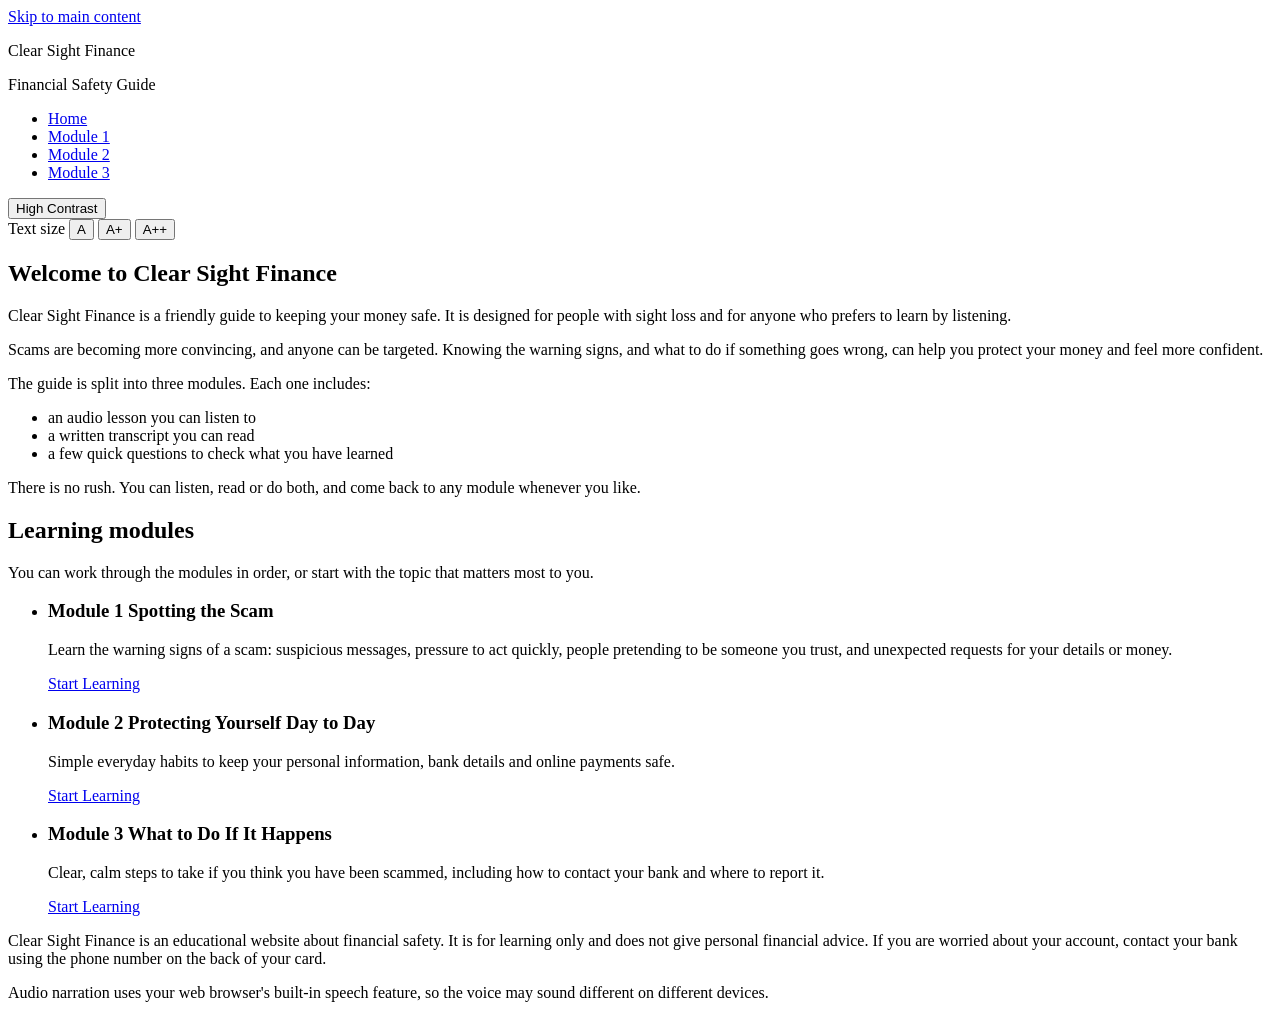
==== index.html @ 0da29488 "Add initial HTML structure and content for Clear Sight Finance website" ====
<!DOCTYPE html>
<html lang="en">
<head>
  <meta charset="UTF-8">
  <meta name="viewport" content="width=device-width, initial-scale=1">
  <meta name="description" content="Clear Sight Finance is an accessible, audio-friendly guide to spotting scams, protecting your money and knowing what to do if something goes wrong.">
  <title>Clear Sight Finance – Financial Safety Guide</title>

  <!-- Stylesheets: base layout first, then colour themes -->
  <link rel="stylesheet" href="css/base.css">
  <link rel="stylesheet" href="css/themes.css">
</head>
<body>

  <!-- Lets keyboard and screen reader users jump past the header and toolbar -->
  <a href="#main-content" class="skip-link">Skip to main content</a>

  <!-- ========== Header and navigation ========== -->
  <header class="site-header">
    <div class="site-branding">
      <p class="site-title">Clear Sight Finance</p>
      <p class="site-tagline">Financial Safety Guide</p>
    </div>

    <nav class="main-nav" aria-label="Main">
      <ul class="nav-list">
        <li><a href="index.html" class="nav-link active" aria-current="page">Home</a></li>
        <li><a href="module.html?m=1" class="nav-link" aria-label="Module 1: Spotting the Scam">Module 1</a></li>
        <li><a href="module.html?m=2" class="nav-link" aria-label="Module 2: Protecting Yourself Day to Day">Module 2</a></li>
        <li><a href="module.html?m=3" class="nav-link" aria-label="Module 3: What to Do If It Happens">Module 3</a></li>
      </ul>
    </nav>
  </header>

  <!-- ========== Accessibility toolbar ========== -->
  <section class="accessibility-toolbar" aria-label="Accessibility settings">
    <div class="toolbar-group">
      <button type="button" id="contrast-toggle" class="toolbar-button" aria-pressed="false">High Contrast</button>
    </div>

    <div class="toolbar-group" role="group" aria-labelledby="text-size-label">
      <span id="text-size-label" class="toolbar-label">Text size</span>
      <button type="button" class="toolbar-button text-size-button active" data-size="normal" aria-label="Normal text size" aria-pressed="true">A</button>
      <button type="button" class="toolbar-button text-size-button" data-size="large" aria-label="Large text size" aria-pressed="false">A+</button>
      <button type="button" class="toolbar-button text-size-button" data-size="extra-large" aria-label="Extra-large text size" aria-pressed="false">A++</button>
    </div>
  </section>

  <!-- ========== Main content ========== -->
  <main id="main-content">

    <!-- Welcome -->
    <section class="welcome" aria-labelledby="welcome-heading">
      <h1 id="welcome-heading">Welcome to Clear Sight Finance</h1>
      <p class="welcome-intro">Clear Sight Finance is a friendly guide to keeping your money safe. It is designed for people with sight loss and for anyone who prefers to learn by listening.</p>
      <p>Scams are becoming more convincing, and anyone can be targeted. Knowing the warning signs, and what to do if something goes wrong, can help you protect your money and feel more confident.</p>
      <p>The guide is split into three modules. Each one includes:</p>
      <ul class="welcome-list">
        <li>an audio lesson you can listen to</li>
        <li>a written transcript you can read</li>
        <li>a few quick questions to check what you have learned</li>
      </ul>
      <p>There is no rush. You can listen, read or do both, and come back to any module whenever you like.</p>
    </section>

    <!-- Learning modules -->
    <section class="modules" aria-labelledby="modules-heading">
      <h2 id="modules-heading">Learning modules</h2>
      <p>You can work through the modules in order, or start with the topic that matters most to you.</p>

      <ul class="module-list">
        <li>
          <article class="module-card">
            <h3 class="module-heading">
              <span class="module-number">Module 1</span>
              <span class="module-title">Spotting the Scam</span>
            </h3>
            <p class="module-description">Learn the warning signs of a scam: suspicious messages, pressure to act quickly, people pretending to be someone you trust, and unexpected requests for your details or money.</p>
            <a href="module.html?m=1" class="module-link" aria-label="Start learning Module 1: Spotting the Scam">Start Learning</a>
          </article>
        </li>

        <li>
          <article class="module-card">
            <h3 class="module-heading">
              <span class="module-number">Module 2</span>
              <span class="module-title">Protecting Yourself Day to Day</span>
            </h3>
            <p class="module-description">Simple everyday habits to keep your personal information, bank details and online payments safe.</p>
            <a href="module.html?m=2" class="module-link" aria-label="Start learning Module 2: Protecting Yourself Day to Day">Start Learning</a>
          </article>
        </li>

        <li>
          <article class="module-card">
            <h3 class="module-heading">
              <span class="module-number">Module 3</span>
              <span class="module-title">What to Do If It Happens</span>
            </h3>
            <p class="module-description">Clear, calm steps to take if you think you have been scammed, including how to contact your bank and where to report it.</p>
            <a href="module.html?m=3" class="module-link" aria-label="Start learning Module 3: What to Do If It Happens">Start Learning</a>
          </article>
        </li>
      </ul>
    </section>

  </main>

  <!-- ========== Footer ========== -->
  <footer class="site-footer">
    <p>Clear Sight Finance is an educational website about financial safety. It is for learning only and does not give personal financial advice. If you are worried about your account, contact your bank using the phone number on the back of your card.</p>
    <p>Audio narration uses your web browser's built-in speech feature, so the voice may sound different on different devices.</p>
  </footer>

  <!-- Scripts: settings first (contrast and text size), then the main app -->
  <script src="js/settings.js" defer></script>
  <script src="js/app.js" defer></script>
</body>
</html>
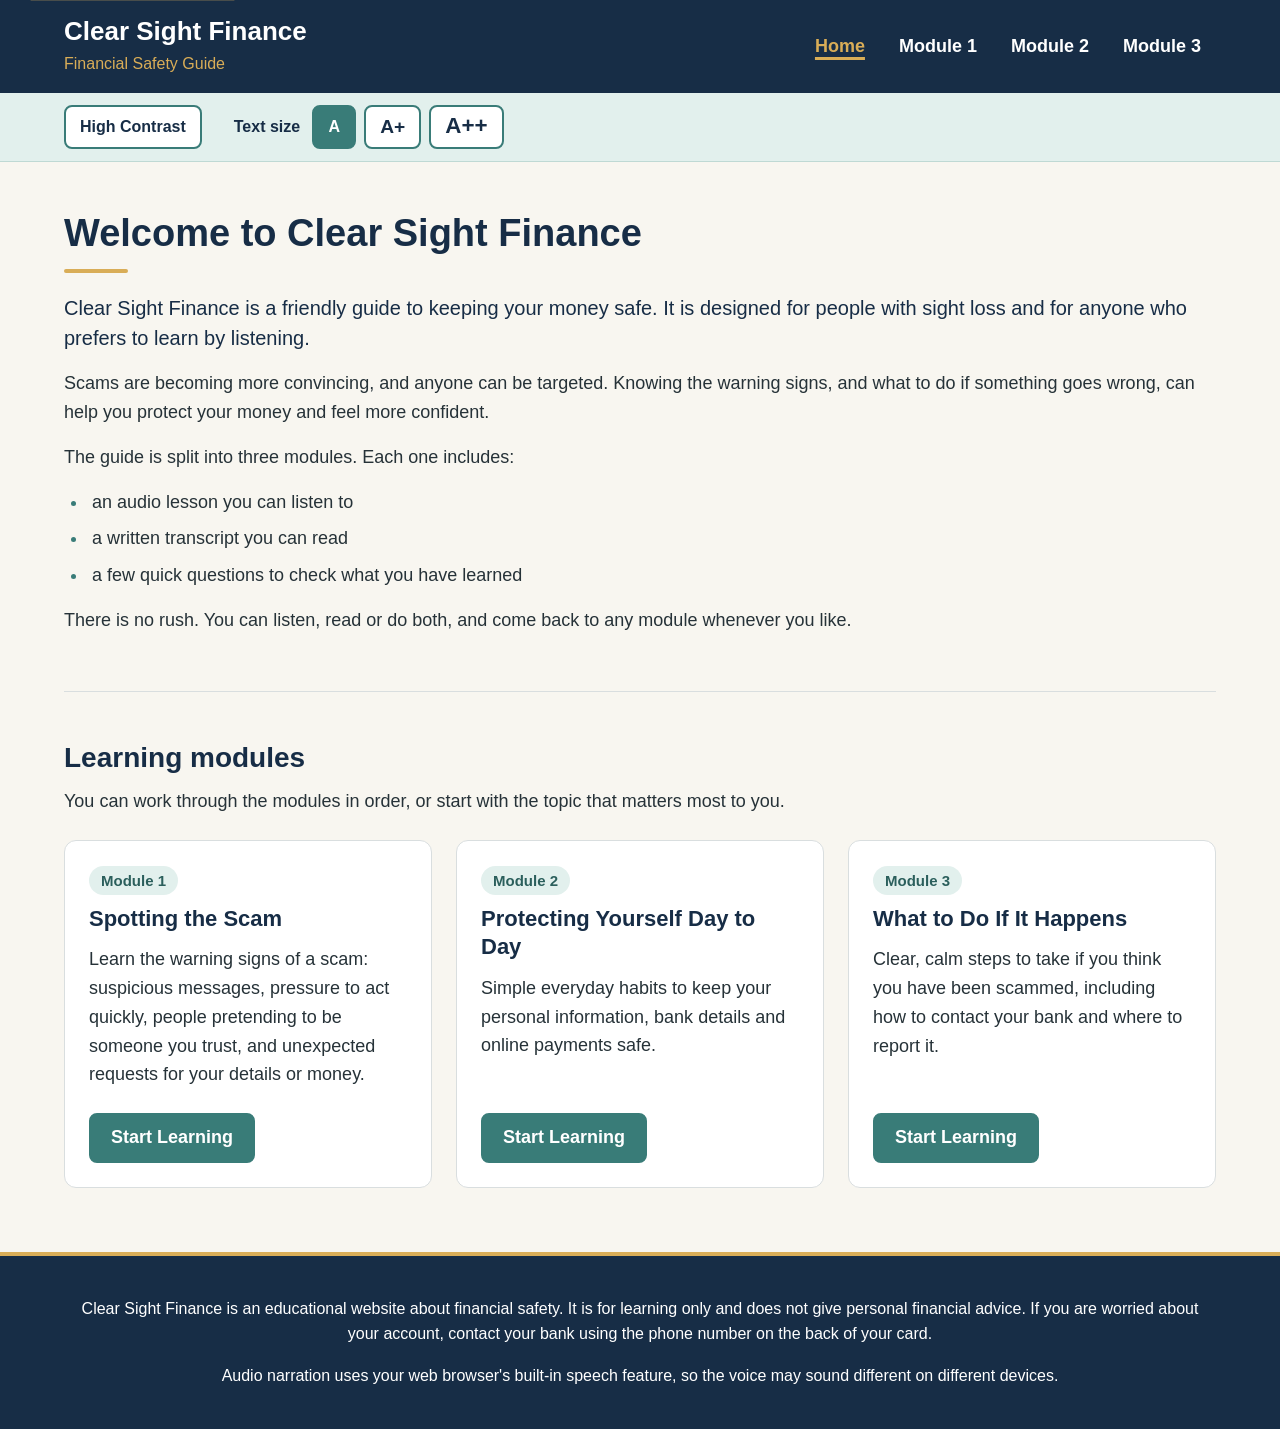
==== commit 2ccdf7f9: "Add keyboard help dialog and button for improved accessibility" ====
--- a/index.html
+++ b/index.html
@@ -44,10 +44,16 @@
       <button type="button" class="toolbar-button text-size-button" data-size="large" aria-label="Large text size" aria-pressed="false">A+</button>
       <button type="button" class="toolbar-button text-size-button" data-size="extra-large" aria-label="Extra-large text size" aria-pressed="false">A++</button>
     </div>
+
+    <!-- Hidden until keyboard.js has set up the dialog, so the button never appears without working -->
+    <div class="toolbar-group" hidden>
+      <button type="button" id="keyboard-help-button" class="toolbar-button" aria-haspopup="dialog" aria-controls="keyboard-help-dialog">Keyboard Help</button>
+    </div>
   </section>
 
   <!-- ========== Main content ========== -->
-  <main id="main-content">
+  <!-- tabindex="-1" lets the skip link move keyboard focus here -->
+  <main id="main-content" tabindex="-1">
 
     <!-- Welcome -->
     <section class="welcome" aria-labelledby="welcome-heading">
@@ -112,8 +118,53 @@
     <p>Audio narration uses your web browser's built-in speech feature, so the voice may sound different on different devices.</p>
   </footer>
 
-  <!-- Scripts: settings first (contrast and text size), then the main app -->
+  <!-- ========== Keyboard Help dialog (opened by keyboard.js) ==========
+       A native <dialog>: when opened with showModal() the browser keeps
+       keyboard focus inside it and closes it when Escape is pressed. -->
+  <dialog id="keyboard-help-dialog" class="keyboard-dialog" aria-labelledby="keyboard-help-title">
+    <!-- tabindex="-1" lets keyboard.js put focus here when the dialog opens,
+         so screen readers start reading from the top -->
+    <h2 id="keyboard-help-title" class="keyboard-dialog-title" tabindex="-1">Keyboard navigation</h2>
+    <p>You can use your keyboard to navigate this website without a mouse.</p>
+
+    <!-- Each row: the key (dt) and what it does (dd) -->
+    <dl class="keyboard-list">
+      <div class="keyboard-row">
+        <dt class="keyboard-key"><kbd>Tab</kbd></dt>
+        <dd class="keyboard-action">Move to the next interactive element</dd>
+      </div>
+      <div class="keyboard-row">
+        <dt class="keyboard-key"><kbd>Shift</kbd> + <kbd>Tab</kbd></dt>
+        <dd class="keyboard-action">Move to the previous interactive element</dd>
+      </div>
+      <div class="keyboard-row">
+        <dt class="keyboard-key"><kbd>Enter</kbd></dt>
+        <dd class="keyboard-action">Open a focused link or activate a button</dd>
+      </div>
+      <div class="keyboard-row">
+        <dt class="keyboard-key"><kbd>Space</kbd></dt>
+        <dd class="keyboard-action">Activate a focused button or select a quiz answer</dd>
+      </div>
+      <div class="keyboard-row">
+        <dt class="keyboard-key"><kbd>Arrow keys</kbd></dt>
+        <dd class="keyboard-action">Move between quiz answer options</dd>
+      </div>
+      <div class="keyboard-row">
+        <dt class="keyboard-key"><kbd>Escape</kbd></dt>
+        <dd class="keyboard-action">Close the Keyboard Help dialog</dd>
+      </div>
+    </dl>
+
+    <p class="keyboard-note">Some keyboard controls may depend on your browser settings.</p>
+
+    <div class="dialog-actions">
+      <button type="button" id="keyboard-help-close" class="dialog-button">Close</button>
+    </div>
+  </dialog>
+
+  <!-- Scripts: settings first (contrast and text size), then the main app, then Keyboard Help and the skip link -->
   <script src="js/settings.js" defer></script>
   <script src="js/app.js" defer></script>
+  <script src="js/keyboard.js" defer></script>
 </body>
 </html>
--- a/css/base.css
+++ b/css/base.css
@@ -0,0 +1,1129 @@
+/* ==========================================================================
+   Clear Sight Finance – base.css
+   Main layout and styling for the website.
+
+   Contents:
+     1. Colour and layout variables
+     2. Global styles
+     3. Shared page width
+     4. Skip link
+     5. Keyboard focus
+     6. Header and navigation
+     7. Accessibility toolbar
+     8. Welcome section
+     9. Learning modules
+    10. Footer
+    11. Module page: layout and introduction
+    12. Module page: buttons
+    13. Audio player
+    14. Lesson content, safety tips and sentence highlighting
+    15. Quiz
+    16. Module navigation
+    17. Responsive layout (media queries)
+
+   The styles are "mobile-first": the main rules are written for small
+   screens, and the media queries at the bottom adjust the layout as the
+   screen gets wider.
+   ========================================================================== */
+
+
+/* 1. Colour and layout variables
+   --------------------------------------------------------------------------
+   Each colour gets a name here, so it only needs changing in one place.
+   themes.css can later replace these values for the high-contrast theme
+   without rewriting the rules below. */
+
+:root {
+  /* Backgrounds */
+  --page-bg: #F8F6F0;              /* warm cream */
+  --card-bg: #FFFFFF;              /* white */
+  --header-bg: #172D46;            /* dark navy (header and footer) */
+  --header-hover-bg: #24405F;      /* lighter navy for hover */
+  --header-border: #4B6481;        /* outline around nav links on phones */
+
+  /* Text */
+  --text-color: #263238;           /* dark text for paragraphs */
+  --heading-color: #172D46;        /* dark navy for headings */
+  --header-text: #FFFFFF;          /* white text on navy */
+
+  /* Teal accents */
+  --accent: #397C78;               /* teal: buttons */
+  --accent-dark: #2B5F5C;          /* darker teal: hover and teal text */
+  --accent-light: #E2F0ED;         /* light teal: toolbar background */
+  --accent-light-hover: #CBE3DE;   /* toolbar button hover */
+  --accent-light-border: #BFD9D4;  /* line under the toolbar */
+  --accent-text: #FFFFFF;          /* text on teal buttons */
+
+  /* Other */
+  --highlight: #D9AD57;            /* gold: small highlights */
+  --border-color: #D9DEDF;         /* light grey borders */
+
+  --highlight-light: #FBF1DC;      /* pale gold: "Not quite." quiz feedback */
+
+  /* Disabled buttons and menus (6.2:1 text contrast) */
+  --disabled-bg: #E4E7E8;
+  --disabled-text: #4A5559;
+  --disabled-border: #8C979A;
+
+  /* Sentence being read aloud (player.js adds class "is-current") */
+  --sentence-highlight-bg: #FFF1A6;    /* soft yellow */
+  --sentence-highlight-text: #172D46;  /* navy, 13:1 on the yellow */
+  --sentence-highlight-line: #8A6414;  /* dark gold ring, 4.6:1 or more against
+                                          white, light teal and the yellow */
+  --sentence-highlight-pad: 0.15em;          /* yellow space around the text */
+  --sentence-highlight-line-width: 2px;      /* width of the ring */
+
+  /* Quiz radio buttons: unselected ring (7.4:1 on white) */
+  --radio-border: #2B5F5C;
+
+  /* Keyboard focus outlines */
+  --focus-color: #172D46;          /* navy, on light backgrounds */
+  --focus-color-on-dark: #D9AD57;  /* gold, on the navy header */
+
+  /* Layout */
+  --content-max: 72rem;            /* widest the content column can grow */
+  --gutter: 1rem;                  /* space at the screen edges */
+  --radius: 12px;                  /* card corners */
+  --radius-small: 8px;             /* button corners */
+  --lesson-text-max: 90ch;         /* reading width of lesson paragraphs and tips */
+}
+
+
+/* 2. Global styles
+   -------------------------------------------------------------------------- */
+
+/* Width and height include padding and border, which makes sizing predictable */
+*,
+*::before,
+*::after {
+  box-sizing: border-box;
+}
+
+html {
+  font-size: 100%;   /* respects the text size chosen in the user's browser */
+}
+
+body {
+  display: flex;
+  flex-direction: column;
+  min-height: 100vh;
+  margin: 0;
+  font-family: Arial, Helvetica, sans-serif;
+  font-size: 1.125rem;   /* about 18px, slightly larger for easier reading */
+  line-height: 1.6;
+  color: var(--text-color);
+  background-color: var(--page-bg);
+  overflow-wrap: break-word;   /* stops long words causing sideways scrolling */
+}
+
+h1,
+h2,
+h3 {
+  margin: 0 0 0.75rem;
+  line-height: 1.25;
+  color: var(--heading-color);
+}
+
+h1 {
+  font-size: 1.875rem;
+}
+
+h2 {
+  font-size: 1.5rem;
+}
+
+h3 {
+  font-size: 1.25rem;
+}
+
+p {
+  margin: 0 0 1rem;
+}
+
+a {
+  color: var(--accent-dark);
+  text-underline-offset: 0.15em;
+}
+
+a:hover {
+  text-decoration-thickness: 2px;
+}
+
+/* Buttons don't use the page font by default, so make them match */
+button {
+  font: inherit;
+}
+
+/* Anything with the hidden attribute stays hidden, even if a class below
+   gives it a display value (e.g. the Previous/Next links and Try Again) */
+[hidden] {
+  display: none !important;
+}
+
+main {
+  flex: 1 0 auto;   /* fills any spare height so the footer stays at the bottom */
+  padding-block: 2rem 3rem;
+}
+
+
+/* 3. Shared page width
+   --------------------------------------------------------------------------
+   The header, toolbar and footer have full-width coloured backgrounds, but
+   their content lines up with the main content. This side padding keeps
+   everything inside a centred column no wider than --content-max, and is
+   never smaller than --gutter on narrow screens. */
+
+.site-header,
+.accessibility-toolbar,
+main,
+.site-footer {
+  padding-inline: max(var(--gutter), (100% - var(--content-max)) / 2);
+}
+
+
+/* 4. Skip link
+   --------------------------------------------------------------------------
+   Hidden just above the top of the screen until it receives keyboard
+   focus, then slides into view. Screen readers can always reach it. */
+
+.skip-link {
+  position: absolute;
+  top: 0;
+  left: var(--gutter);
+  z-index: 100;
+  padding: 0.75rem 1.25rem;
+  font-weight: 700;
+  color: var(--heading-color);
+  background-color: var(--highlight);
+  border-radius: 0 0 var(--radius-small) var(--radius-small);
+  transform: translateY(-100%);
+}
+
+.skip-link:focus {
+  transform: translateY(0);
+}
+
+
+/* 5. Keyboard focus
+   --------------------------------------------------------------------------
+   :focus-visible shows a thick outline when someone uses the keyboard.
+   The browser's own outline is never removed, so older browsers still
+   show their default. */
+
+a:focus-visible,
+button:focus-visible,
+input:focus-visible,
+select:focus-visible {
+  outline: 3px solid var(--focus-color);
+  outline-offset: 3px;
+}
+
+/* Navy would be invisible on the navy header, so use gold there */
+.site-header a:focus-visible,
+.site-footer a:focus-visible,
+.skip-link:focus-visible {
+  outline-color: var(--focus-color-on-dark);
+}
+
+
+/* 6. Header and navigation
+   -------------------------------------------------------------------------- */
+
+.site-header {
+  display: flex;
+  flex-wrap: wrap;   /* the nav moves below the title when space runs out */
+  align-items: center;
+  justify-content: space-between;
+  gap: 0.75rem 2rem;
+  padding-block: 1rem;
+  color: var(--header-text);
+  background-color: var(--header-bg);
+}
+
+/* Stacks the site title and tagline with a small gap between them */
+.site-branding {
+  display: flex;
+  flex-direction: column;
+  gap: 0.25rem;
+}
+
+.site-title {
+  margin: 0;
+  font-size: 1.5rem;
+  font-weight: 700;
+  line-height: 1.2;
+}
+
+.site-tagline {
+  margin: 0;
+  font-size: 1rem;
+  color: var(--highlight);
+}
+
+.main-nav {
+  width: 100%;   /* full width on phones; changed in the media queries */
+}
+
+.nav-list {
+  display: grid;
+  grid-template-columns: repeat(2, 1fr);   /* 2 x 2 grid on phones */
+  gap: 0.5rem;
+  margin: 0;
+  padding: 0;
+  list-style: none;
+}
+
+.nav-link {
+  display: block;
+  padding: 0.5rem 0.875rem;
+  font-weight: 700;
+  color: var(--header-text);
+  text-align: center;
+  text-decoration: none;
+  border: 1px solid var(--header-border);
+  border-radius: var(--radius-small);
+}
+
+.nav-link:hover {
+  background-color: var(--header-hover-bg);
+  text-decoration: underline;
+  text-decoration-thickness: 2px;
+  text-underline-offset: 0.3em;
+}
+
+/* The current page: gold text with a thick gold underline */
+.nav-link.active,
+.nav-link[aria-current="page"] {
+  color: var(--highlight);
+  text-decoration: underline;
+  text-decoration-color: var(--highlight);
+  text-decoration-thickness: 3px;
+  text-underline-offset: 0.3em;
+}
+
+
+/* 7. Accessibility toolbar
+   --------------------------------------------------------------------------
+   Controls sit on the left, close to where screen magnifier users start
+   reading, and wrap onto a new line on narrow screens. */
+
+.accessibility-toolbar {
+  display: flex;
+  flex-wrap: wrap;
+  align-items: center;
+  gap: 0.75rem 2rem;
+  padding-block: 0.75rem;
+  background-color: var(--accent-light);
+  border-bottom: 1px solid var(--accent-light-border);
+}
+
+.toolbar-group {
+  display: flex;
+  flex-wrap: wrap;
+  align-items: center;
+  gap: 0.5rem;
+}
+
+.toolbar-label {
+  margin-right: 0.25rem;
+  font-size: 1rem;
+  font-weight: 700;
+  color: var(--heading-color);
+}
+
+.toolbar-button {
+  min-width: 2.75rem;    /* at least 44px wide and tall, easy to tap */
+  min-height: 2.75rem;
+  padding: 0.375rem 0.875rem;
+  font-size: 1rem;
+  font-weight: 700;
+  line-height: 1.2;
+  color: var(--heading-color);
+  background-color: var(--card-bg);
+  border: 2px solid var(--accent);
+  border-radius: var(--radius-small);
+  cursor: pointer;
+}
+
+.toolbar-button:hover {
+  background-color: var(--accent-light-hover);
+  border-color: var(--accent-dark);
+}
+
+/* Each "A" is a little bigger than the last, as a visual hint */
+.text-size-button[data-size="large"] {
+  font-size: 1.2rem;
+}
+
+.text-size-button[data-size="extra-large"] {
+  font-size: 1.4rem;
+}
+
+/* Selected button: filled teal with white text.
+   aria-pressed="true" also covers High Contrast once JavaScript turns it on. */
+.toolbar-button[aria-pressed="true"],
+.text-size-button.active {
+  color: var(--accent-text);
+  background-color: var(--accent);
+  border-color: var(--accent);
+}
+
+.toolbar-button[aria-pressed="true"]:hover,
+.text-size-button.active:hover {
+  background-color: var(--accent-dark);
+  border-color: var(--accent-dark);
+}
+
+
+/* 8. Welcome section
+   --------------------------------------------------------------------------
+   The module page's introduction (.module-intro) shares these heading and
+   intro styles, so both pages look like the same website. */
+
+.welcome h1,
+.module-intro h1 {
+  margin-bottom: 1.25rem;
+}
+
+/* Short gold line under the main heading (decoration only) */
+.welcome h1::after,
+.module-intro h1::after {
+  content: "";
+  display: block;
+  width: 4rem;
+  height: 4px;
+  margin-top: 0.75rem;
+  background-color: var(--highlight);
+  border-radius: 2px;
+}
+
+/* Limit line length (about 85 characters) so text uses the space without
+   becoming too long to read comfortably */
+.welcome p,
+.welcome-list {
+  max-width: 100%;
+}
+
+.welcome-intro,
+.module-introduction {
+  font-size: 1.25rem;
+  line-height: 1.5;
+  color: var(--heading-color);
+}
+
+.welcome-list {
+  margin: 0 0 1rem;
+  padding-left: 1.5rem;
+}
+
+.welcome-list li {
+  margin-bottom: 0.5rem;
+  padding-left: 0.25rem;
+}
+
+.welcome-list li::marker {
+  color: var(--accent);
+}
+
+
+/* 9. Learning modules
+   -------------------------------------------------------------------------- */
+
+.modules {
+  margin-top: 3rem;
+  padding-top: 2.5rem;
+  border-top: 1px solid var(--border-color);
+}
+
+.modules > p {
+  max-width: 100%;
+  margin-bottom: 1.5rem;
+}
+
+.module-list {
+  display: grid;
+  grid-template-columns: 1fr;   /* one card per row on smaller screens */
+  gap: 1.5rem;
+  margin: 0;
+  padding: 0;
+  list-style: none;
+}
+
+/* Lets each card stretch to the full height of its row */
+.module-list > li {
+  display: flex;
+}
+
+.module-card {
+  display: flex;
+  flex: 1;
+  flex-direction: column;
+  padding: 1.5rem;
+  background-color: var(--card-bg);
+  border: 1px solid var(--border-color);
+  border-radius: var(--radius);
+}
+
+/* Highlight the whole card while its button has keyboard focus */
+.module-card:focus-within {
+  border-color: var(--accent);
+  box-shadow: 0 0 0 1px var(--accent);
+}
+
+.module-heading {
+  margin-bottom: 0.75rem;
+  font-size: 1.375rem;
+  line-height: 1.3;
+}
+
+/* "Module 1" label: a small light-teal badge
+   (also used above the title on the module page) */
+.module-number,
+.module-intro-number {
+  display: inline-block;
+  margin-bottom: 0.625rem;
+  padding: 0.25rem 0.75rem;
+  font-size: 0.9375rem;
+  font-weight: 700;
+  line-height: 1.4;
+  color: var(--accent-dark);
+  background-color: var(--accent-light);
+  border-radius: 999px;
+}
+
+.module-title {
+  display: block;   /* puts the title on its own line below the badge */
+}
+
+/* Takes up spare space so all three buttons line up at the bottom */
+.module-description {
+  flex-grow: 1;
+  margin-bottom: 1.5rem;
+}
+
+.module-link {
+  align-self: flex-start;
+  padding: 0.75rem 1.25rem;
+  font-weight: 700;
+  line-height: 1.2;
+  color: var(--accent-text);
+  text-decoration: none;
+  background-color: var(--accent);
+  border: 2px solid var(--accent);
+  border-radius: var(--radius-small);
+}
+
+.module-link:hover {
+  color: var(--accent-text);
+  text-decoration: underline;
+  text-underline-offset: 0.2em;
+  background-color: var(--accent-dark);
+  border-color: var(--accent-dark);
+}
+
+
+/* 10. Footer
+   -------------------------------------------------------------------------- */
+
+.site-footer {
+  padding-block: 2rem;
+  font-size: 1rem;
+  text-align: center;
+  color: var(--header-text);
+  background-color: var(--header-bg);
+  border-top: 4px solid var(--highlight);
+}
+
+.site-footer p {
+  max-width: 100%;
+  margin-inline: 0;
+}
+
+.site-footer p:last-child {
+  margin-bottom: 0;
+}
+
+
+/* 11. Module page: layout and introduction
+   --------------------------------------------------------------------------
+   The module page uses the same cream background as the home page. The
+   audio player, lesson sections and quiz questions sit in white cards,
+   like the module cards on the home page. The introduction reuses the
+   home page's badge, gold title line and intro text (sections 8 and 9). */
+
+/* Space between the main sections of the page */
+.module-section + .module-section {
+  margin-top: 3rem;
+}
+
+.module-section h2 {
+  margin-bottom: 0.5rem;
+}
+
+/* Short explanation under a section heading */
+.section-intro {
+  margin-bottom: 0;
+}
+
+/* "Loading module…" and the error box (shown by app.js) */
+.module-message {
+  margin: 0 0 2rem;
+}
+
+.module-error {
+  padding: 1rem 1.25rem;
+  background-color: var(--card-bg);
+  border: 1px solid var(--border-color);
+  border-left: 4px solid var(--highlight);
+  border-radius: var(--radius-small);
+}
+
+.module-error p {
+  margin-bottom: 0.5rem;
+  font-weight: 700;
+  color: var(--heading-color);
+}
+
+
+/* 12. Module page: buttons
+   --------------------------------------------------------------------------
+   Play, Pause, Resume, Stop, Check Answers and Try Again all share one
+   teal button style, matching "Start Learning" on the home page. */
+
+.audio-button,
+.quiz-button {
+  display: inline-flex;
+  align-items: center;
+  justify-content: center;
+  min-height: 2.75rem;   /* at least 44px tall, easy to tap */
+  padding: 0.75rem 1.5rem;
+  font-size: 1rem;
+  font-weight: 700;
+  line-height: 1.2;
+  color: var(--accent-text);
+  background-color: var(--accent);
+  border: 2px solid var(--accent);
+  border-radius: var(--radius-small);
+  cursor: pointer;
+}
+
+.audio-button:hover:not(:disabled),
+.quiz-button:hover:not(:disabled) {
+  text-decoration: underline;
+  text-underline-offset: 0.2em;
+  background-color: var(--accent-dark);
+  border-color: var(--accent-dark);
+}
+
+/* Disabled: grey with a dashed border, so it differs from an active button
+   by more than colour, while the text stays readable */
+.audio-button:disabled,
+.quiz-button:disabled {
+  color: var(--disabled-text);
+  background-color: var(--disabled-bg);
+  border-color: var(--disabled-border);
+  border-style: dashed;
+  cursor: not-allowed;
+}
+
+
+/* 13. Audio player
+   -------------------------------------------------------------------------- */
+
+.audio-player {
+  padding: 1.25rem;
+  background-color: var(--card-bg);
+  border: 1px solid var(--border-color);
+  border-radius: var(--radius);
+}
+
+/* Play / Pause / Resume / Stop: wrap onto new lines on narrow screens */
+.audio-controls {
+  display: flex;
+  flex-wrap: wrap;
+  gap: 0.75rem;
+  margin-top: 1.25rem;
+}
+
+.audio-speed-control {
+  display: flex;
+  flex-wrap: wrap;
+  align-items: center;
+  gap: 0.5rem 0.75rem;
+  margin-top: 1.25rem;
+}
+
+.audio-speed-control label {
+  font-weight: 700;
+  color: var(--heading-color);
+}
+
+/* Speed menu: the same height, text size and corners as the audio buttons.
+   "appearance: none" lets Safari use these styles instead of its own grey
+   menu. The down arrow is drawn with two small gradients in the text
+   colour (currentColor), so it turns yellow in high contrast and grey
+   when disabled. */
+.audio-speed-select {
+  -webkit-appearance: none;
+  appearance: none;
+  max-width: 100%;   /* never wider than the player on small screens */
+  min-height: 2.75rem;
+  padding: 0.75rem 2.75rem 0.75rem 1rem;   /* extra room on the right for the arrow */
+  font: inherit;
+  font-size: 1rem;
+  font-weight: 700;
+  line-height: 1.2;
+  color: var(--heading-color);
+  background-color: var(--card-bg);
+  background-image:
+    linear-gradient(45deg, transparent 50%, currentColor 50%),
+    linear-gradient(135deg, currentColor 50%, transparent 50%);
+  background-position:
+    right 1.375rem center,
+    right 1rem center;
+  background-size: 0.375rem 0.375rem;
+  background-repeat: no-repeat;
+  border: 2px solid var(--accent);
+  border-radius: var(--radius-small);
+  cursor: pointer;
+}
+
+.audio-speed-select:hover:not(:disabled) {
+  border-color: var(--accent-dark);
+}
+
+/* Only disabled when the browser has no speech feature */
+.audio-speed-select:disabled {
+  color: var(--disabled-text);
+  background-color: var(--disabled-bg);
+  border-color: var(--disabled-border);
+  border-style: dashed;
+  cursor: not-allowed;
+}
+
+/* "Playing.", "Paused." etc. (aria-live area) */
+.audio-status {
+  margin: 1.25rem 0 0;
+  padding: 0.625rem 0.875rem;
+  font-weight: 700;
+  color: var(--heading-color);
+  background-color: var(--accent-light);
+  border-radius: var(--radius-small);
+}
+
+
+/* 14. Lesson content, safety tips and sentence highlighting
+   --------------------------------------------------------------------------
+   app.js builds the lesson: one .lesson-section card per topic, with an
+   <h3>, paragraphs and a .safety-tip box. Each heading and sentence has
+   the class "lesson-sentence"; player.js adds "is-current" to the one
+   being read aloud. */
+
+.lesson-content {
+  display: grid;
+  gap: 1.25rem;   /* space between lesson cards */
+  margin-top: 1.25rem;
+}
+
+.lesson-section {
+  min-width: 0;
+  padding: 1.25rem;
+  background-color: var(--card-bg);
+  border: 1px solid var(--border-color);
+  border-radius: var(--radius);
+}
+
+.lesson-section h3 {
+  margin-bottom: 0.75rem;
+  font-size: 1.375rem;
+  line-height: 1.3;
+}
+
+/* Keep lines a comfortable length to read: wide enough to use most of the
+   card, but not stretched across very wide screens */
+.lesson-section p {
+  max-width: var(--lesson-text-max);
+}
+
+.lesson-section > :last-child {
+  margin-bottom: 0;
+}
+
+/* Safety tip: a calm light-teal box with a teal edge and a text label */
+.safety-tip {
+  max-width: var(--lesson-text-max);   /* same reading width as the paragraphs */
+  margin-top: 1.25rem;
+  padding: 1rem 1.25rem;
+  background-color: var(--accent-light);
+  border-left: 4px solid var(--accent);
+  border-radius: var(--radius-small);
+}
+
+.safety-tip-heading {
+  margin: 0 0 0.5rem;
+  font-size: 1rem;
+  line-height: 1.3;
+  color: var(--accent-dark);
+}
+
+.safety-tip-list {
+  margin: 0;
+  padding-left: 1.25rem;
+}
+
+.safety-tip-list li + li {
+  margin-top: 0.5rem;
+}
+
+.safety-tip-list li::marker {
+  color: var(--accent);
+}
+
+/* Headings are only as wide as their text, so a highlighted heading
+   doesn't become a full-width bar. This is set all the time, so nothing
+   moves when the highlight appears. */
+h3.lesson-sentence,
+h4.lesson-sentence {
+  width: fit-content;
+  max-width: 100%;
+}
+
+/* The heading or sentence being read aloud.
+   - Only that one element is highlighted, never the whole paragraph.
+   - box-shadow adds a little padding of yellow and then a thin dark-gold
+     ring around the text, without taking up space, so the text never
+     shifts as the highlight moves.
+   - The ring gives a clear edge even where the soft yellow is close in
+     brightness to its surroundings (e.g. inside a light-teal safety tip),
+     so the highlight doesn't rely on colour alone.
+   - "clone" gives each line of a wrapped sentence its own rounded box.
+   - No animation. */
+.lesson-sentence.is-current {
+  color: var(--sentence-highlight-text);
+  background-color: var(--sentence-highlight-bg);
+  border-radius: 4px;
+  box-shadow:
+    0 0 0 var(--sentence-highlight-pad) var(--sentence-highlight-bg),
+    0 0 0 calc(var(--sentence-highlight-pad) + var(--sentence-highlight-line-width))
+      var(--sentence-highlight-line);
+  -webkit-box-decoration-break: clone;
+  box-decoration-break: clone;
+}
+
+
+/* 15. Quiz
+   --------------------------------------------------------------------------
+   The questions are built by quiz.js. Each one is a <fieldset> card with
+   its radio buttons and, after checking, a feedback box. Works with any
+   number of questions. */
+
+.quiz-questions {
+  display: grid;
+  gap: 1.5rem;   /* space between question cards */
+  margin-top: 1.25rem;
+}
+
+.quiz-question {
+  min-width: 0;   /* fieldsets otherwise refuse to shrink on narrow screens */
+  margin: 0;
+  padding: 1.25rem;
+  background-color: var(--card-bg);
+  border: 1px solid var(--border-color);
+  border-radius: var(--radius);
+}
+
+/* Floating the legend keeps the question inside the card instead of
+   sitting on its top border. It is still the fieldset's label for
+   screen readers. */
+.quiz-question legend {
+  float: left;
+  width: 100%;
+  margin-bottom: 0.75rem;
+  padding: 0;
+  font-size: 1.1875rem;
+  font-weight: 700;
+  line-height: 1.4;
+  color: var(--heading-color);
+}
+
+.quiz-question legend + * {
+  clear: both;
+}
+
+/* Each answer is a full-width row that is easy to click or tap */
+.quiz-option {
+  display: flex;
+  align-items: flex-start;
+  gap: 0.75rem;
+  padding: 0.5rem 0.75rem;
+  border: 2px solid transparent;
+  border-radius: var(--radius-small);
+}
+
+.quiz-option + .quiz-option {
+  margin-top: 0.375rem;
+}
+
+/* Hover only while answers can still be changed */
+.quiz-question:not(:disabled) .quiz-option:hover {
+  background-color: var(--accent-light);
+}
+
+/* The chosen answer gets a teal outline (browsers without :has() simply
+   show the checked radio button) */
+.quiz-option:has(input:checked) {
+  background-color: var(--accent-light);
+  border-color: var(--accent);
+}
+
+/* Radio buttons: still the browser's own radio inputs (keyboard and screen
+   readers work as normal), drawn with CSS so they are easier to see.
+   - Unselected: an empty circle with a dark-teal ring.
+   - Selected: a teal ring with a filled teal dot (the white gap is an
+     inset shadow in the card colour).
+   - The top margin centres the circle on the first line of the label:
+     (1.8rem line - 1.25rem circle) / 2, where the line is the 1.125rem
+     text x 1.6 line height. In rem, so it scales with A+ and A++. */
+.quiz-option input[type="radio"] {
+  -webkit-appearance: none;
+  appearance: none;
+  flex-shrink: 0;
+  width: 1.25rem;
+  height: 1.25rem;
+  margin: 0.275rem 0 0;
+  background-color: var(--card-bg);
+  border: 2px solid var(--radio-border);
+  border-radius: 50%;
+  cursor: pointer;
+}
+
+.quiz-option input[type="radio"]:checked {
+  background-color: var(--accent);
+  border-color: var(--accent);
+  box-shadow: inset 0 0 0 0.1875rem var(--card-bg);
+}
+
+/* After Check Answers the question is locked: keep the chosen answer
+   visible, but stop showing the pointer */
+.quiz-question:disabled .quiz-option input[type="radio"],
+.quiz-question:disabled .quiz-option label {
+  cursor: default;
+}
+
+/* The label fills the row, so clicking anywhere on the text selects it */
+.quiz-option label {
+  flex: 1;
+  cursor: pointer;
+}
+
+/* Feedback under each question; the words "Correct!" / "Not quite."
+   carry the meaning, the coloured edge and background are extra */
+.quiz-question-feedback {
+  margin-top: 1rem;
+  padding: 0.75rem 1rem;
+  background-color: var(--accent-light);
+  border-left: 4px solid var(--accent);
+  border-radius: var(--radius-small);
+}
+
+.quiz-question-feedback.quiz-incorrect {
+  background-color: var(--highlight-light);
+  border-left-color: var(--highlight);
+}
+
+.quiz-question-feedback strong {
+  color: var(--heading-color);
+}
+
+.quiz-question-feedback p {
+  margin-bottom: 0.5rem;
+}
+
+.quiz-question-feedback p:last-child {
+  margin-bottom: 0;
+}
+
+/* Check Answers / Try Again row: 24px below the last question card,
+   left-aligned with the quiz, wrapping on narrow screens */
+.quiz-actions {
+  display: flex;
+  flex-wrap: wrap;
+  justify-content: flex-start;
+  gap: 0.75rem;
+  margin-top: 1.5rem;
+}
+
+/* Overall score message (aria-live area). The space is on the message
+   itself, so the empty area takes up no room. */
+.quiz-feedback p {
+  margin: 1.25rem 0 0;
+  font-weight: 700;
+  color: var(--heading-color);
+}
+
+
+/* 16. Module navigation
+   --------------------------------------------------------------------------
+   Phones: the links stack as full-width buttons in reading order.
+   Wider screens (see section 17): one row, Previous on the left,
+   Back to Home in the centre and Next on the right. */
+
+.module-nav {
+  display: grid;
+  grid-template-columns: 1fr;
+  gap: 0.75rem;
+  margin-top: 3rem;
+  padding-top: 2rem;
+  border-top: 1px solid var(--border-color);
+}
+
+.module-nav-link {
+  display: flex;
+  align-items: center;
+  justify-content: center;
+  min-height: 2.75rem;
+  padding: 0.75rem 1.25rem;
+  font-weight: 700;
+  line-height: 1.2;
+  text-align: center;
+  text-decoration: none;
+  border: 2px solid transparent;
+  border-radius: var(--radius-small);
+}
+
+/* Previous: lighter outlined button */
+.module-nav-previous {
+  color: var(--accent-dark);
+  background-color: var(--card-bg);
+  border-color: var(--accent);
+}
+
+.module-nav-previous:hover {
+  text-decoration: underline;
+  background-color: var(--accent-light-hover);
+  border-color: var(--accent-dark);
+}
+
+/* Next: solid teal button, the main way forward */
+.module-nav-next {
+  color: var(--accent-text);
+  background-color: var(--accent);
+  border-color: var(--accent);
+}
+
+.module-nav-next:hover {
+  color: var(--accent-text);
+  text-decoration: underline;
+  background-color: var(--accent-dark);
+  border-color: var(--accent-dark);
+}
+
+/* Back to Home: a plain underlined link, still a comfortable size to tap */
+.module-nav-home {
+  color: var(--accent-dark);
+  text-decoration: underline;
+  text-underline-offset: 0.2em;
+}
+
+.module-nav-home:hover {
+  text-decoration-thickness: 3px;
+}
+
+
+/* 17. Responsive layout
+   --------------------------------------------------------------------------
+   The rules above are for phones. Each media query below adds changes once
+   the screen is at least a certain width. "em" breakpoints follow the
+   user's browser text size, so the layout adapts if they use larger text. */
+
+/* Large phones and up (about 480px) */
+@media (min-width: 30em) {
+  .main-nav {
+    width: auto;
+  }
+
+  /* Nav links go back into a single row, wrapping if needed */
+  .nav-list {
+    display: flex;
+    flex-wrap: wrap;
+    gap: 0.25rem;
+  }
+
+  .nav-link {
+    border-color: transparent;
+  }
+}
+
+/* Module navigation in one row (about 640px and up).
+   Each link has a fixed column, so Back to Home stays centred even when
+   Previous or Next is hidden (Module 1 and Module 3). */
+@media (min-width: 40em) {
+  .module-nav {
+    grid-template-columns: 1fr auto 1fr;
+    align-items: center;
+    gap: 1rem;
+  }
+
+  .module-nav-previous {
+    grid-column: 1;
+    grid-row: 1;
+    justify-self: start;
+  }
+
+  .module-nav-home {
+    grid-column: 2;
+    grid-row: 1;
+  }
+
+  .module-nav-next {
+    grid-column: 3;
+    grid-row: 1;
+    justify-self: end;
+  }
+}
+
+/* Tablets and up (about 768px) */
+@media (min-width: 48em) {
+  :root {
+    --gutter: 1.5rem;
+  }
+
+  main {
+    padding-block: 3rem 4rem;
+  }
+
+  h1 {
+    font-size: 2.375rem;
+  }
+
+  h2 {
+    font-size: 1.75rem;
+  }
+
+  .site-title {
+    font-size: 1.625rem;
+  }
+
+  .modules {
+    margin-top: 3.5rem;
+    padding-top: 3rem;
+  }
+
+  /* A little more room inside the module page cards */
+  .audio-player,
+  .lesson-section,
+  .quiz-question {
+    padding: 1.5rem;
+  }
+
+  .site-footer {
+    padding-block: 2.5rem;
+  }
+}
+
+/* Laptops and desktops (about 896px): three cards side by side */
+@media (min-width: 56em) {
+  .module-list {
+    grid-template-columns: repeat(3, 1fr);
+  }
+}
--- a/css/themes.css
+++ b/css/themes.css
@@ -0,0 +1,252 @@
+/* ==========================================================================
+   Clear Sight Finance – themes.css
+   Accessibility themes: high contrast and text size.
+
+   Contents:
+     1. High contrast: colour variables
+     2. High contrast: extra rules
+     3. Text size: normal, large and extra-large
+     4. Text size: layout adjustments
+     5. Windows high contrast (forced colours)
+
+   How it works:
+   settings.js (added later) puts classes on the <html> element, e.g.
+
+     <html lang="en" class="high-contrast text-large">
+
+   - "high-contrast" switches the colours.
+   - "text-normal", "text-large" or "text-extra-large" sets the text size.
+
+   The two settings use different classes and change different things
+   (colours vs. size), so any combination works.
+
+   This file loads after base.css, so its rules win when both set the
+   same thing.
+   ========================================================================== */
+
+
+/* 1. High contrast: colour variables
+   --------------------------------------------------------------------------
+   base.css builds every colour from variables such as var(--page-bg).
+   Giving those variables new values here recolours the whole site,
+   including future module pages that use the same variables.
+
+   Contrast against black: yellow 19.6:1, white 21:1. */
+
+html.high-contrast {
+  /* Backgrounds */
+  --page-bg: #000000;
+  --card-bg: #000000;
+  --header-bg: #000000;
+  --header-hover-bg: #333333;      /* dark grey hover behind yellow text */
+  --header-border: #FFFF00;
+
+  /* Text */
+  --text-color: #FFFF00;
+  --heading-color: #FFFF00;
+  --header-text: #FFFF00;
+
+  /* Accents */
+  --accent: #FFFF00;               /* button fill and borders */
+  --accent-dark: #FFFFFF;          /* links and hover fills */
+  --accent-light: #000000;         /* toolbar background */
+  --accent-light-hover: #333333;   /* toolbar button hover */
+  --accent-light-border: #FFFF00;  /* line under the toolbar */
+  --accent-text: #000000;          /* text on yellow or white buttons */
+
+  /* Other */
+  --highlight: #FFFF00;
+  --highlight-light: #000000;      /* "Not quite." feedback background */
+  --border-color: #FFFF00;
+
+  /* Disabled buttons and menus: black with yellow text and a dashed
+     yellow border, clearly different from the solid yellow buttons */
+  --disabled-bg: #000000;
+  --disabled-text: #FFFF00;
+  --disabled-border: #FFFF00;
+
+  /* Sentence being read aloud: black text on yellow, the reverse of the
+     surrounding yellow-on-black text */
+  --sentence-highlight-bg: #FFFF00;
+  --sentence-highlight-text: #000000;
+  --sentence-highlight-line: #000000;
+  /* A slightly wider black gap around the yellow block, so it never
+     touches the yellow letters on the lines above and below or the
+     words beside it */
+  --sentence-highlight-line-width: 3px;
+
+  /* Quiz radio buttons: yellow ring (a yellow dot when selected) */
+  --radio-border: #FFFF00;
+
+  /* Focus outlines are yellow everywhere */
+  --focus-color: #FFFF00;
+  --focus-color-on-dark: #FFFF00;
+
+  /* Dark browser scrollbars and form controls */
+  color-scheme: dark;
+}
+
+
+/* 2. High contrast: extra rules
+   --------------------------------------------------------------------------
+   Changing variables is not enough in a few places, mostly where two
+   things would both turn yellow and look the same. */
+
+/* Separate the header from the toolbar now that both are black */
+html.high-contrast .site-header {
+  border-bottom: 2px solid var(--border-color);
+}
+
+/* Thicker focus outline (links, buttons, radio buttons and the speed menu) */
+html.high-contrast a:focus-visible,
+html.high-contrast button:focus-visible,
+html.high-contrast input:focus-visible,
+html.high-contrast select:focus-visible {
+  outline-width: 4px;
+}
+
+/* Skip link: black text on yellow (base.css would make it yellow on yellow) */
+html.high-contrast .skip-link {
+  color: #FFFFFF;
+}
+
+/* Current page in the menu: black on yellow with an underline,
+   so it stands apart from the other yellow links */
+html.high-contrast .nav-link.active,
+html.high-contrast .nav-link[aria-current="page"] {
+  color: #000000;
+  background-color: #FFFF00;
+  text-decoration-color: #000000;
+}
+
+/* Cards: thicker yellow border (home page and module page) */
+html.high-contrast .module-card,
+html.high-contrast .audio-player,
+html.high-contrast .lesson-section,
+html.high-contrast .quiz-question {
+  border-width: 2px;
+}
+
+/* Boxes inside cards are black on black, so give them a full yellow
+   border as well as their thicker left edge */
+html.high-contrast .safety-tip,
+html.high-contrast .quiz-question-feedback {
+  border: 2px solid var(--border-color);
+  border-left-width: 6px;
+}
+
+html.high-contrast .audio-status {
+  border: 2px solid var(--border-color);
+}
+
+/* Quiz answers: the light-teal hover becomes black, so use dark grey */
+html.high-contrast .quiz-question:not(:disabled) .quiz-option:hover {
+  background-color: #333333;
+}
+
+/* Card containing the focused button: an even thicker border */
+html.high-contrast .module-card:focus-within {
+  box-shadow: 0 0 0 2px var(--border-color);
+}
+
+/* "Module 1" badge: yellow outline instead of a light background */
+html.high-contrast .module-number,
+html.high-contrast .module-intro-number {
+  color: #FFFF00;
+  border: 2px solid #FFFF00;
+}
+
+/* Disabled audio and quiz buttons use the --disabled-… colours above */
+
+/* Summary of the button states in high contrast (all set via variables):
+   - Normal:   black, yellow text, yellow border
+   - Hover:    dark grey, white border
+   - Selected: yellow, black text
+   - Selected and hovered: white, black text
+   - Focus:    4px yellow outline with a black gap
+   Start Learning: yellow with black text, turning white and underlined on hover. */
+
+
+/* 3. Text size
+   --------------------------------------------------------------------------
+   Sizes in base.css use "rem", which is relative to the <html> font size.
+   Changing the <html> font size therefore scales all text, spacing and
+   buttons together, without zoom or transforms.
+
+   Percentages build on the user's browser setting rather than replacing it. */
+
+html.text-normal {
+  font-size: 100%;
+}
+
+html.text-large {
+  font-size: 125%;
+}
+
+html.text-extra-large {
+  font-size: 150%;
+}
+
+
+/* 4. Text size: layout adjustments
+   --------------------------------------------------------------------------
+   The media queries in base.css respond to the screen width, not the
+   chosen text size. With bigger text, three cards side by side would get
+   too narrow, so they stay stacked until the screen is wider. */
+
+html.text-large .module-list,
+html.text-extra-large .module-list {
+  grid-template-columns: 1fr;
+}
+
+/* Large text: three cards from about 1120px wide */
+@media (min-width: 70em) {
+  html.text-large .module-list {
+    grid-template-columns: repeat(3, 1fr);
+  }
+}
+
+/* Extra-large text: three cards from about 1344px wide */
+@media (min-width: 84em) {
+  html.text-extra-large .module-list {
+    grid-template-columns: repeat(3, 1fr);
+  }
+}
+
+/* Extra-large text on small phones: one menu link per row,
+   so words like "Module 1" are not squeezed */
+@media (max-width: 29.99em) {
+  html.text-extra-large .nav-list {
+    grid-template-columns: 1fr;
+  }
+}
+
+
+/* 5. Windows high contrast (forced colours)
+   --------------------------------------------------------------------------
+   Some people use the operating system's own high-contrast colours
+   (e.g. Windows "Contrast themes"). The browser then replaces page colours
+   and removes shadows and background images. This would hide the CSS-drawn
+   radio dot, the speed-menu arrow and the read-aloud highlight, so:
+   - radio buttons and the speed menu go back to the browser's own look;
+   - the highlight uses the system's own highlight colours. */
+
+@media (forced-colors: active) {
+  .quiz-option input[type="radio"],
+  .audio-speed-select {
+    -webkit-appearance: auto;
+    appearance: auto;
+  }
+
+  .audio-speed-select {
+    padding-right: 1rem;
+    background-image: none;
+  }
+
+  .lesson-sentence.is-current {
+    forced-color-adjust: none;
+    color: HighlightText;
+    background-color: Highlight;
+    box-shadow: 0 0 0 var(--sentence-highlight-pad) Highlight;
+  }
+}
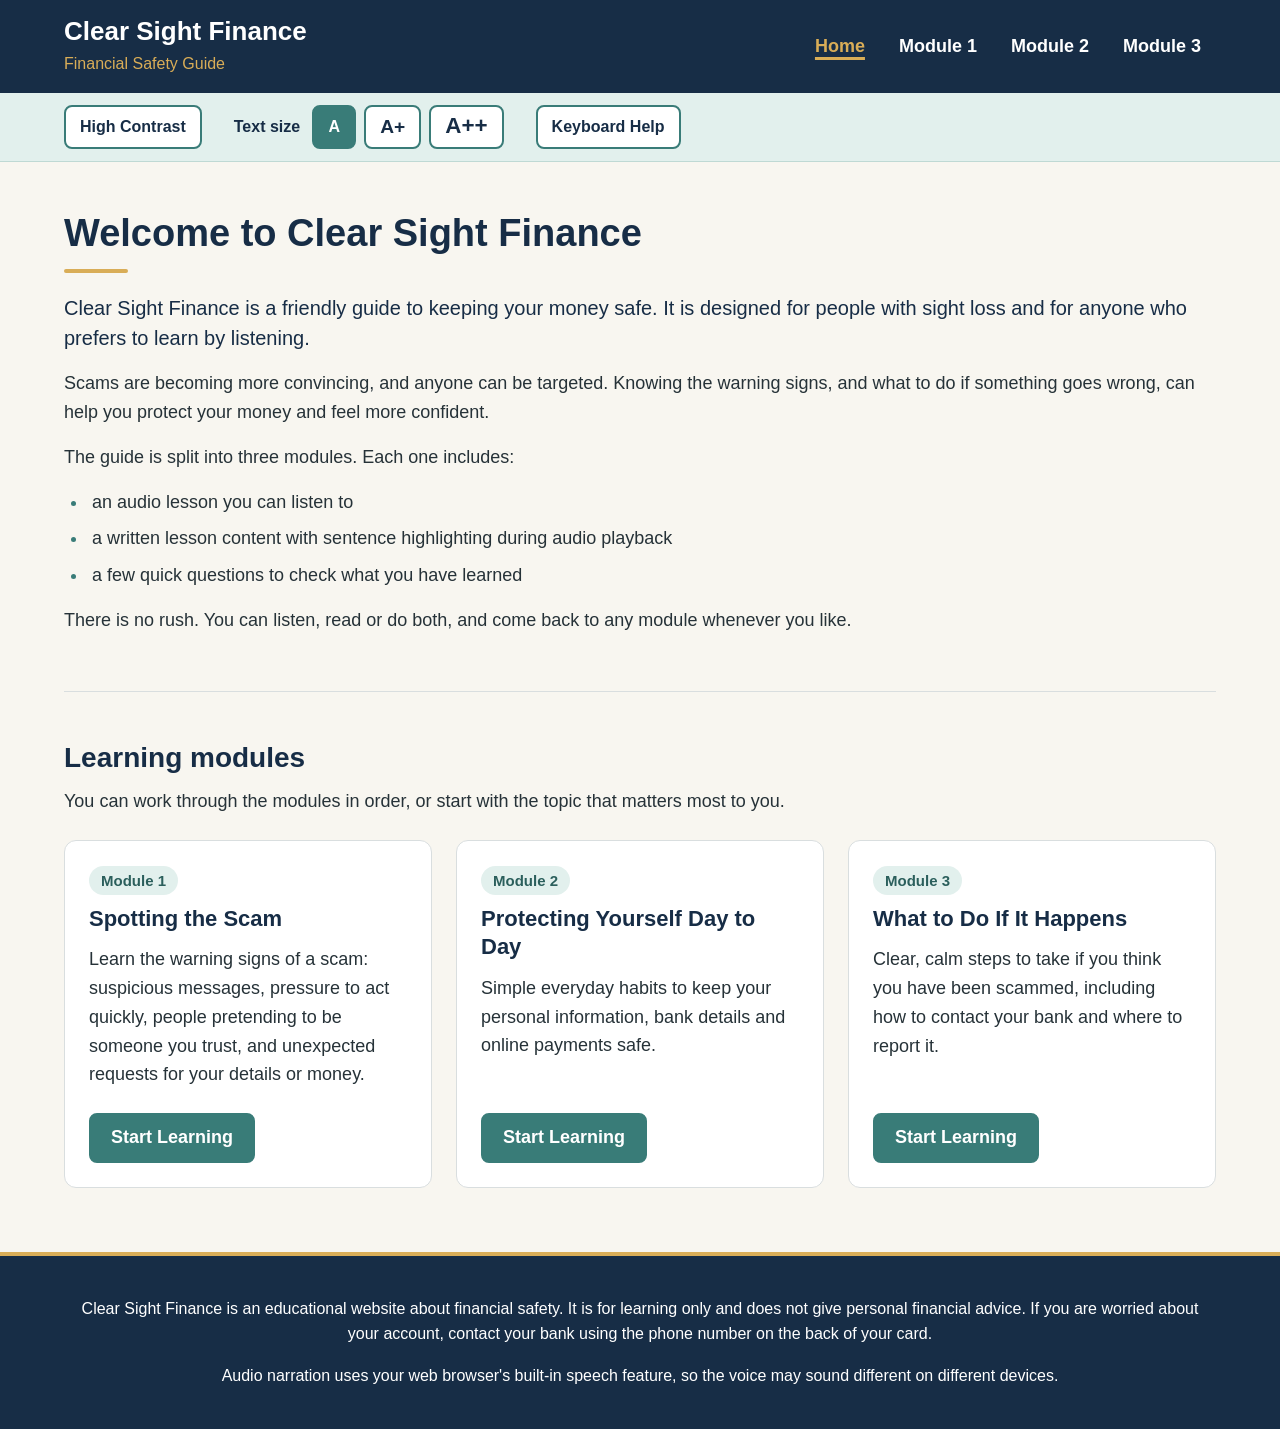
==== commit 7326b341: "Update written lesson content description for clarity during audio playback" ====
--- a/index.html
+++ b/index.html
@@ -63,7 +63,7 @@
       <p>The guide is split into three modules. Each one includes:</p>
       <ul class="welcome-list">
         <li>an audio lesson you can listen to</li>
-        <li>a written transcript you can read</li>
+        <li>a written lesson content with sentence highlighting during audio playback</li>
         <li>a few quick questions to check what you have learned</li>
       </ul>
       <p>There is no rush. You can listen, read or do both, and come back to any module whenever you like.</p>
--- a/css/base.css
+++ b/css/base.css
@@ -20,6 +20,7 @@
     15. Quiz
     16. Module navigation
     17. Responsive layout (media queries)
+    18. Keyboard Help dialog
 
    The styles are "mobile-first": the main rules are written for small
    screens, and the media queries at the bottom adjust the layout as the
@@ -183,24 +184,35 @@
 
 /* 4. Skip link
    --------------------------------------------------------------------------
-   Hidden just above the top of the screen until it receives keyboard
-   focus, then slides into view. Screen readers can always reach it. */
+   The first thing Tab reaches on every page. It is moved just above the
+   top of the screen until it receives keyboard focus, then appears over
+   the header (no animation). Screen readers can always reach it.
+
+   It sits a little below the top edge when shown, so its whole focus
+   outline is visible. The high z-index keeps it above the header. */
 
 .skip-link {
   position: absolute;
-  top: 0;
+  top: 0.5rem;
   left: var(--gutter);
-  z-index: 100;
+  z-index: 1000;
   padding: 0.75rem 1.25rem;
   font-weight: 700;
   color: var(--heading-color);
   background-color: var(--highlight);
-  border-radius: 0 0 var(--radius-small) var(--radius-small);
-  transform: translateY(-100%);
+  border-radius: var(--radius-small);
+  transform: translateY(calc(-100% - 1rem));   /* fully off the top of the screen */
 }
 
 .skip-link:focus {
-  transform: translateY(0);
+  transform: none;
+}
+
+/* <main tabindex="-1"> receives focus from the skip link. It is not a
+   control, so it gets no outline (the same approach as GOV.UK); the next
+   Tab goes to the first link or button inside it. */
+main:focus {
+  outline: none;
 }
 
 
@@ -587,11 +599,13 @@
 
 /* 12. Module page: buttons
    --------------------------------------------------------------------------
-   Play, Pause, Resume, Stop, Check Answers and Try Again all share one
-   teal button style, matching "Start Learning" on the home page. */
+   Play, Pause, Resume, Stop, Check Answers, Try Again and the Close button
+   in the Keyboard Help dialog all share one teal button style, matching
+   "Start Learning" on the home page. */
 
 .audio-button,
-.quiz-button {
+.quiz-button,
+.dialog-button {
   display: inline-flex;
   align-items: center;
   justify-content: center;
@@ -608,7 +622,8 @@
 }
 
 .audio-button:hover:not(:disabled),
-.quiz-button:hover:not(:disabled) {
+.quiz-button:hover:not(:disabled),
+.dialog-button:hover {
   text-decoration: underline;
   text-underline-offset: 0.2em;
   background-color: var(--accent-dark);
@@ -1127,3 +1142,101 @@
     grid-template-columns: repeat(3, 1fr);
   }
 }
+
+
+/* 18. Keyboard Help dialog
+   --------------------------------------------------------------------------
+   A native <dialog> opened by keyboard.js with showModal(). The browser
+   centres it, shows it above everything else, keeps keyboard focus inside
+   it and closes it with Escape. Used on every page.
+
+   Sizes are in rem, so the dialog grows with A+ and A++. It is never wider
+   or taller than the screen (minus a small margin) and scrolls inside
+   itself when the text does not fit. */
+
+.keyboard-dialog {
+  width: min(36rem, 100% - 2rem);
+  max-width: calc(100% - 2rem);
+  max-height: calc(100% - 2rem);
+  margin: auto;
+  padding: 1.25rem;
+  overflow-y: auto;
+  overscroll-behavior: contain;   /* scrolling the dialog doesn't scroll the page */
+  color: var(--text-color);
+  background-color: var(--card-bg);
+  border: 2px solid var(--accent);
+  border-radius: var(--radius);
+  box-shadow: 0 0.5rem 2rem rgba(23, 45, 70, 0.3);
+}
+
+/* Dims the page behind the dialog. Written as a colour, not a variable,
+   because some browsers don't pass variables to ::backdrop. */
+.keyboard-dialog::backdrop {
+  background-color: rgba(23, 45, 70, 0.6);   /* navy, partly see-through */
+}
+
+.keyboard-dialog-title {
+  margin-bottom: 0.5rem;
+}
+
+/* The heading only receives focus so screen readers start reading at the
+   top. It is not a control, so no outline; Tab goes on to Close. */
+.keyboard-dialog-title:focus {
+  outline: none;
+}
+
+/* Key and action list: each row has the key on the left and what it does
+   on the right. When there isn't room (small screens or large text), the
+   action wraps onto its own line under the key. */
+.keyboard-list {
+  margin: 1.25rem 0 0;
+}
+
+.keyboard-row {
+  display: flex;
+  flex-wrap: wrap;
+  align-items: baseline;
+  gap: 0.25rem 1rem;
+  padding: 0.75rem 0;
+  border-top: 1px solid var(--border-color);
+}
+
+.keyboard-row:last-child {
+  border-bottom: 1px solid var(--border-color);
+}
+
+.keyboard-key {
+  flex: 0 1 8.5rem;
+  margin: 0;
+  font-weight: 700;
+  color: var(--heading-color);
+}
+
+.keyboard-action {
+  flex: 1 1 12rem;
+  margin: 0;
+}
+
+/* Keys drawn like keyboard keys (a thicker bottom edge) */
+.keyboard-key kbd {
+  display: inline-block;
+  padding: 0 0.5rem;
+  font-family: inherit;   /* the browser default is a harder-to-read monospace font */
+  font-size: 1rem;
+  font-weight: 700;
+  line-height: 1.6;
+  color: var(--heading-color);
+  background-color: var(--accent-light);
+  border: 1px solid var(--accent);
+  border-bottom-width: 3px;
+  border-radius: 6px;
+  white-space: nowrap;
+}
+
+.keyboard-note {
+  margin: 1rem 0 0;
+}
+
+.dialog-actions {
+  margin-top: 1.5rem;
+}
--- a/css/themes.css
+++ b/css/themes.css
@@ -105,9 +105,22 @@
   outline-width: 4px;
 }
 
-/* Skip link: black text on yellow (base.css would make it yellow on yellow) */
+/* Skip link: black text on yellow (base.css would make it yellow on yellow).
+   Its yellow focus outline sits on the black header. */
 html.high-contrast .skip-link {
-  color: #FFFFFF;
+  color: #000000;
+}
+
+/* Keyboard Help dialog: a thicker yellow border marks its edge, and a
+   near-black backdrop dims the yellow page text behind it so the two
+   don't compete. Text, keys and the Close button use the theme variables. */
+html.high-contrast .keyboard-dialog {
+  border-width: 3px;
+  box-shadow: none;
+}
+
+html.high-contrast .keyboard-dialog::backdrop {
+  background-color: rgba(0, 0, 0, 0.85);
 }
 
 /* Current page in the menu: black on yellow with an underline,
